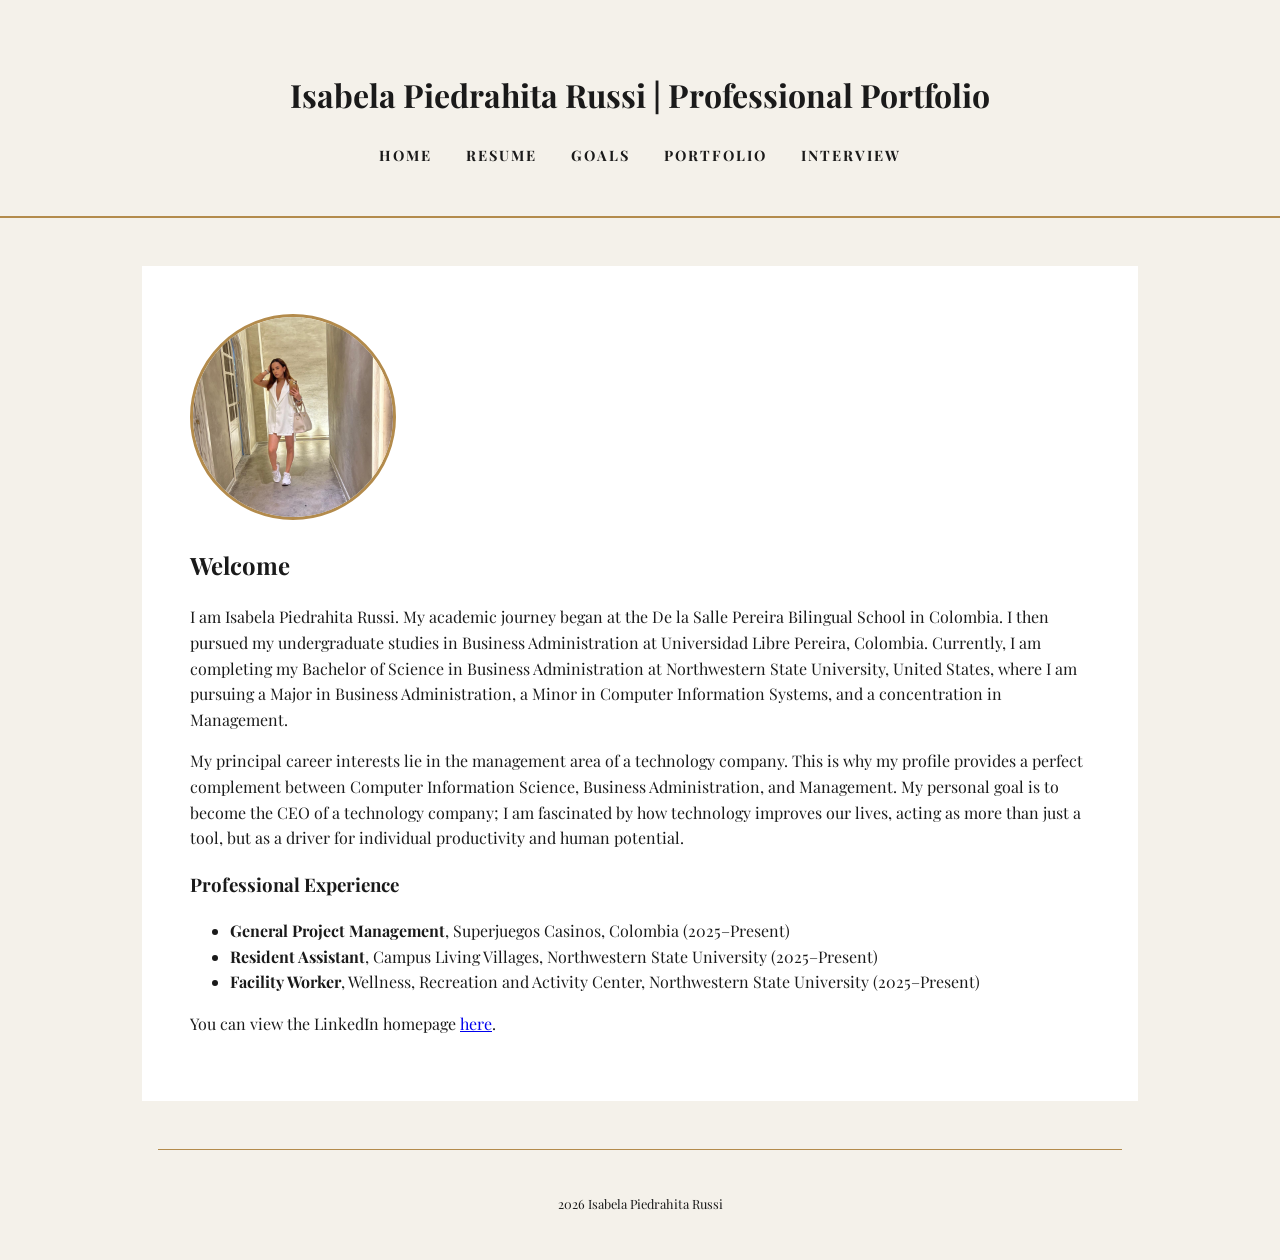
==== index.html @ 0ebeca6f "added int" ====
<!DOCTYPE html>
<html lang="en">
<head>
    <meta charset="UTF-8">
    <meta name="viewport" content="width=device-width, initial-scale=1.0">
    <link href="https://fonts.googleapis.com/css2?family=Playfair+Display:wght@400;700&display=swap" rel="stylesheet">
    <link rel="stylesheet" href="style.css">
    <title>Isabela</title>
</head>
<body>

    <header>
        <h1>Isabela Piedrahita Russi | Professional Portfolio</h1>
        <nav>
            <a href="index.html">Home</a>
            <a href="resume.html">Resume</a>
            <a href="goals.html">Goals</a>
            <a href="portfolio.html">Portfolio</a>
            <a href="interview.html">Interview</a>
        </nav>
    </header>

    <main>
        <img src="isa.jpg" alt="Isabela Piedrahita Russi" class="profile-img">
        
        <h2>Welcome</h2>
        <p>I am Isabela Piedrahita Russi. My academic journey began at the De la Salle Pereira Bilingual School in Colombia. I then pursued my undergraduate studies in Business Administration at Universidad Libre Pereira, Colombia. Currently, I am completing my Bachelor of Science in Business Administration at Northwestern State University, United States, where I am pursuing a Major in Business Administration, a Minor in Computer Information Systems, and a concentration in Management.</p>

        <p>My principal career interests lie in the management area of a technology company. This is why my profile provides a perfect complement between Computer Information Science, Business Administration, and Management. My personal goal is to become the CEO of a technology company; I am fascinated by how technology improves our lives, acting as more than just a tool, but as a driver for individual productivity and human potential.</p>

        <h3>Professional Experience</h3>
        <ul>
            <li><strong>General Project Management</strong>, Superjuegos Casinos, Colombia (2025–Present)</li>
            <li><strong>Resident Assistant</strong>, Campus Living Villages, Northwestern State University (2025–Present)</li>
            <li><strong>Facility Worker</strong>, Wellness, Recreation and Activity Center, Northwestern State University (2025–Present)</li>
        </ul>

        <p>You can view the LinkedIn homepage <a href="https://www.linkedin.com" target="_blank">here</a>.</p>
    </main>

    <footer>
        <p> 2026 Isabela Piedrahita Russi</p>
    </footer>

</body>
</html>
---- style.css ----
@import url('https://fonts.googleapis.com/css2?family=Playfair+Display:wght@400;700&display=swap');

:root {
    --bg-crema: #f4f1ea;
    --container-white: #ffffff;
    --text-dark: #1a1a1a;
    --gold-accent: #b38b4c;
}

body {
    margin: 0;
    min-height: 100vh;
    font-family: 'Playfair Display', serif;
    background-color: var(--bg-crema);
    color: var(--text-dark);
    line-height: 1.6;
}

header {
    text-align: center;
    padding: 3rem 0;
    border-bottom: 2px solid var(--gold-accent);
}

.header-name {
    font-size: 2.2rem;
    letter-spacing: 5px;
    margin-bottom: 1.5rem;
    text-transform: uppercase;
    color: var(--text-dark);
    font-weight: 700;
}

nav {
    margin-top: 1rem;
}

nav a {
    color: var(--text-dark);
    text-decoration: none;
    margin: 0 15px;
    font-size: 0.9rem;
    font-weight: bold;
    text-transform: uppercase;
    letter-spacing: 2px;
}

nav a:hover {
    color: var(--gold-accent);
}

main {
    max-width: 900px;
    margin: 3rem auto;
    padding: 3rem;
    background-color: var(--container-white);
}

.welcome-section {
    display: flex;
    align-items: center;
    gap: 30px;
}

.profile-img {
    width: 200px;
    height: 200px;
    border-radius: 50%;
    border: 3px solid var(--gold-accent);
    object-fit: cover;
}

.welcome-text h2 {
    color: var(--text-dark);
    margin-top: 0;
    border-bottom: 2px solid var(--gold-accent);
    display: inline-block;
    padding-bottom: 5px;
    margin-bottom: 1rem;
}

footer {
    text-align: center;
    padding: 2rem;
    color: var(--text-dark);
    font-size: 0.8rem;
    border-top: 1px solid var(--gold-accent);
    max-width: 900px;
    margin: 0 auto;
}
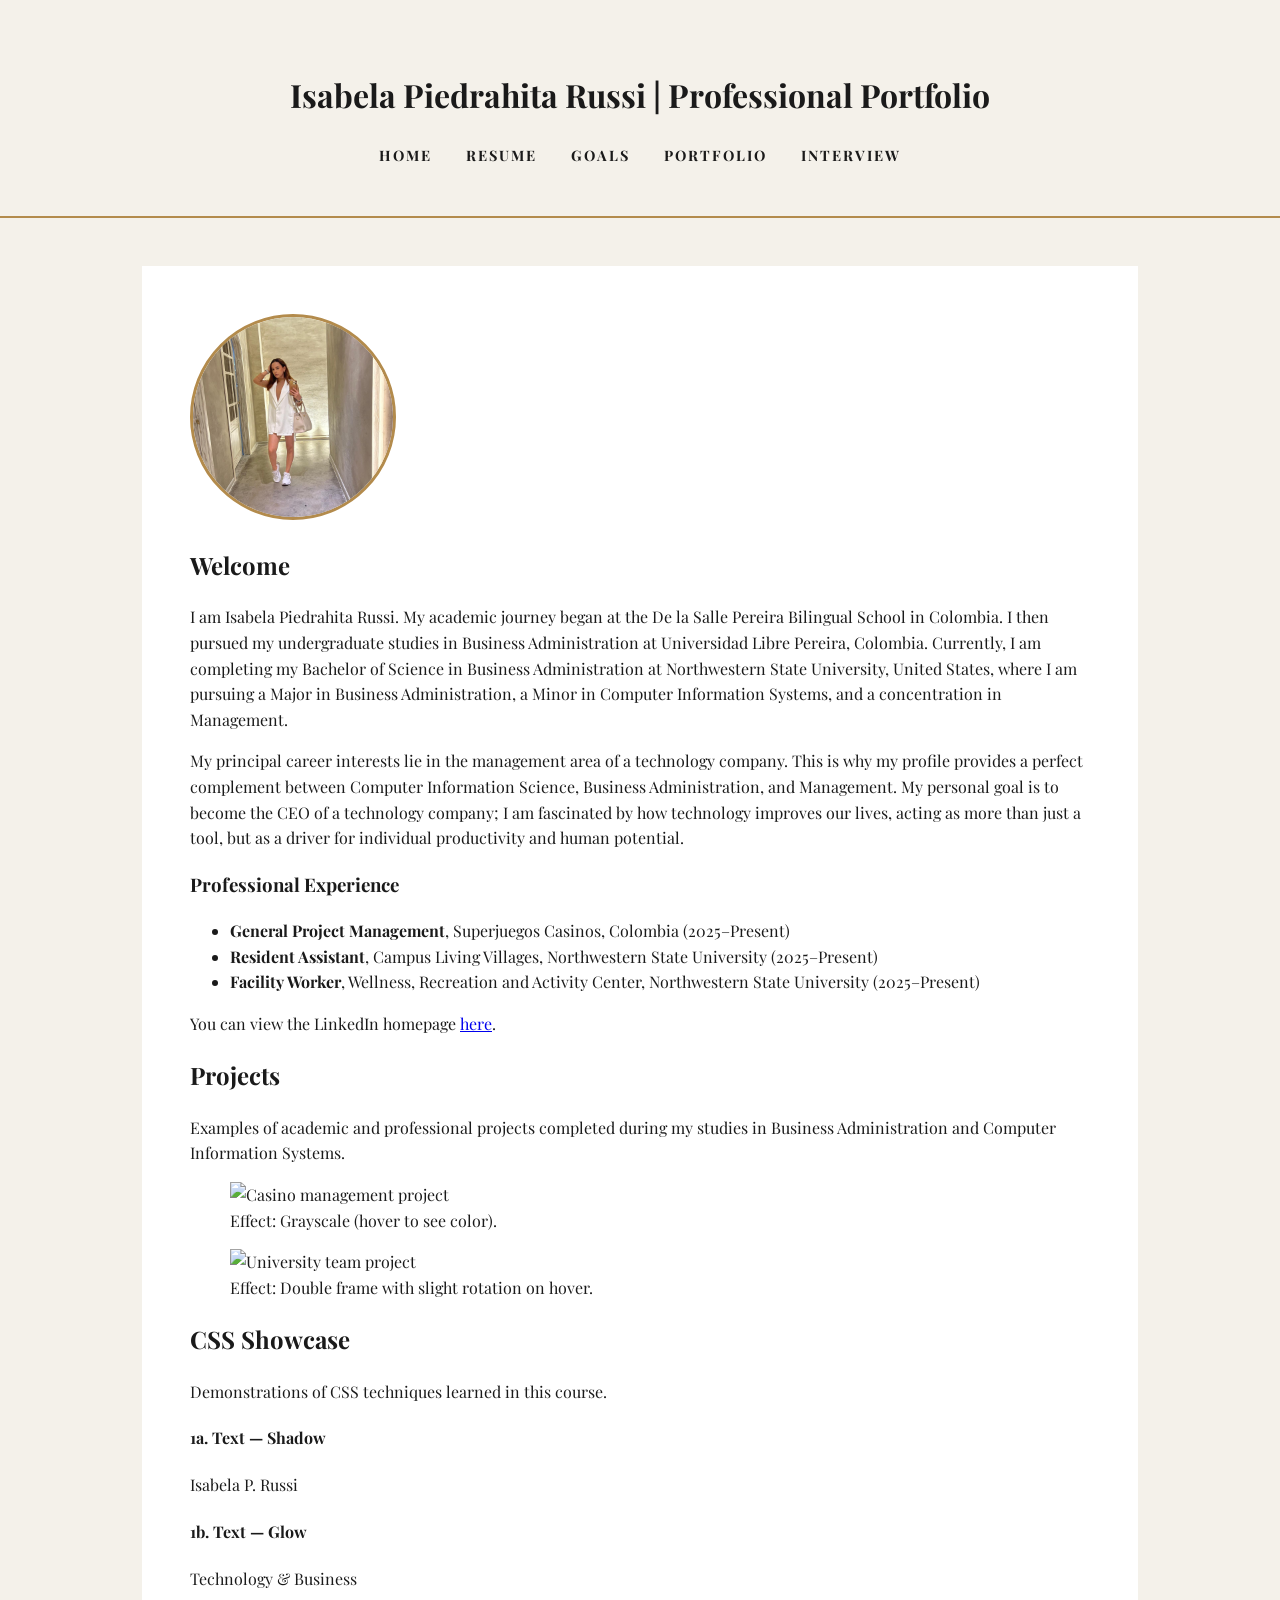
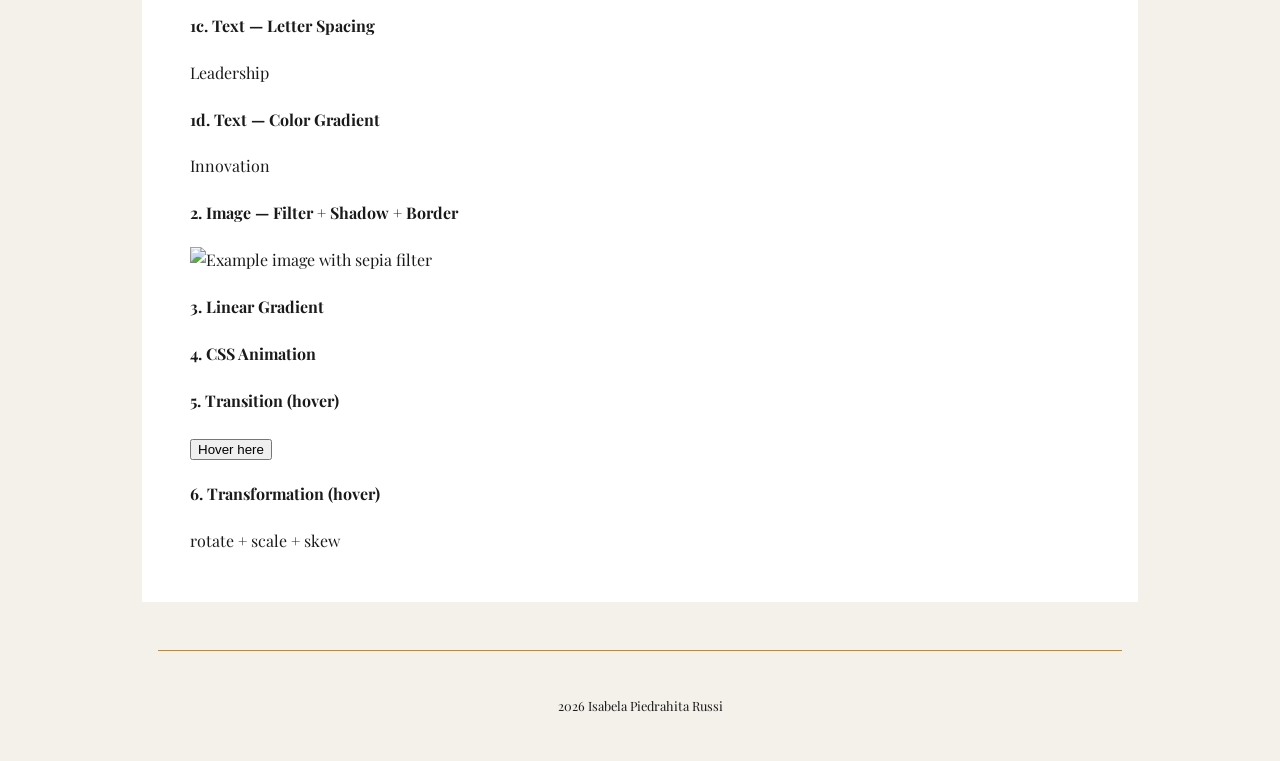
==== commit ed36a271: "Enhance index.html with new sections and title Updated the title and added project and CSS showcase " ====
--- a/index.html
+++ b/index.html
@@ -5,7 +5,7 @@
     <meta name="viewport" content="width=device-width, initial-scale=1.0">
     <link href="https://fonts.googleapis.com/css2?family=Playfair+Display:wght@400;700&display=swap" rel="stylesheet">
     <link rel="stylesheet" href="style.css">
-    <title>Isabela</title>
+    <title>Isabela Piedrahita Russi | Portfolio</title>
 </head>
 <body>
 
@@ -36,10 +36,80 @@
         </ul>
 
         <p>You can view the LinkedIn homepage <a href="https://www.linkedin.com" target="_blank">here</a>.</p>
+
+        <section>
+            <h2>Projects</h2>
+            <p>Examples of academic and professional projects completed during my studies in Business Administration and Computer Information Systems.</p>
+
+            <figure class="img-effect">
+                <img src="https://picsum.photos/seed/proyecto1/300/200" alt="Casino management project" class="img-grayscale">
+                <figcaption>Effect: Grayscale (hover to see color).</figcaption>
+            </figure>
+
+            <figure class="img-effect">
+                <img src="https://picsum.photos/seed/proyecto2/300/200" alt="University team project" class="img-frame">
+                <figcaption>Effect: Double frame with slight rotation on hover.</figcaption>
+            </figure>
+        </section>
+
+        <section>
+            <h2>CSS Showcase</h2>
+            <p>Demonstrations of CSS techniques learned in this course.</p>
+
+            <div class="showcase">
+
+                <div class="showcase-item">
+                    <h4>1a. Text — Shadow</h4>
+                    <p class="texto-sombra">Isabela P. Russi</p>
+                </div>
+
+                <div class="showcase-item">
+                    <h4>1b. Text — Glow</h4>
+                    <p class="texto-glow">Technology &amp; Business</p>
+                </div>
+
+                <div class="showcase-item">
+                    <h4>1c. Text — Letter Spacing</h4>
+                    <p class="texto-espaciado">Leadership</p>
+                </div>
+
+                <div class="showcase-item">
+                    <h4>1d. Text — Color Gradient</h4>
+                    <p class="texto-gradiente">Innovation</p>
+                </div>
+
+                <div class="showcase-item">
+                    <h4>2. Image — Filter + Shadow + Border</h4>
+                    <img src="https://picsum.photos/seed/showcase-img/220/160" alt="Example image with sepia filter" class="showcase-img">
+                </div>
+
+                <div class="showcase-item">
+                    <h4>3. Linear Gradient</h4>
+                    <div class="gradiente-box"></div>
+                </div>
+
+                <div class="showcase-item">
+                    <h4>4. CSS Animation</h4>
+                    <div class="animacion-box"></div>
+                </div>
+
+                <div class="showcase-item">
+                    <h4>5. Transition (hover)</h4>
+                    <button class="transicion-btn" type="button">Hover here</button>
+                </div>
+
+                <div class="showcase-item">
+                    <h4>6. Transformation (hover)</h4>
+                    <div class="transform-caja">rotate + scale + skew</div>
+                </div>
+
+            </div>
+        </section>
+
     </main>
 
     <footer>
-        <p> 2026 Isabela Piedrahita Russi</p>
+        <p>2026 Isabela Piedrahita Russi</p>
     </footer>
 
 </body>
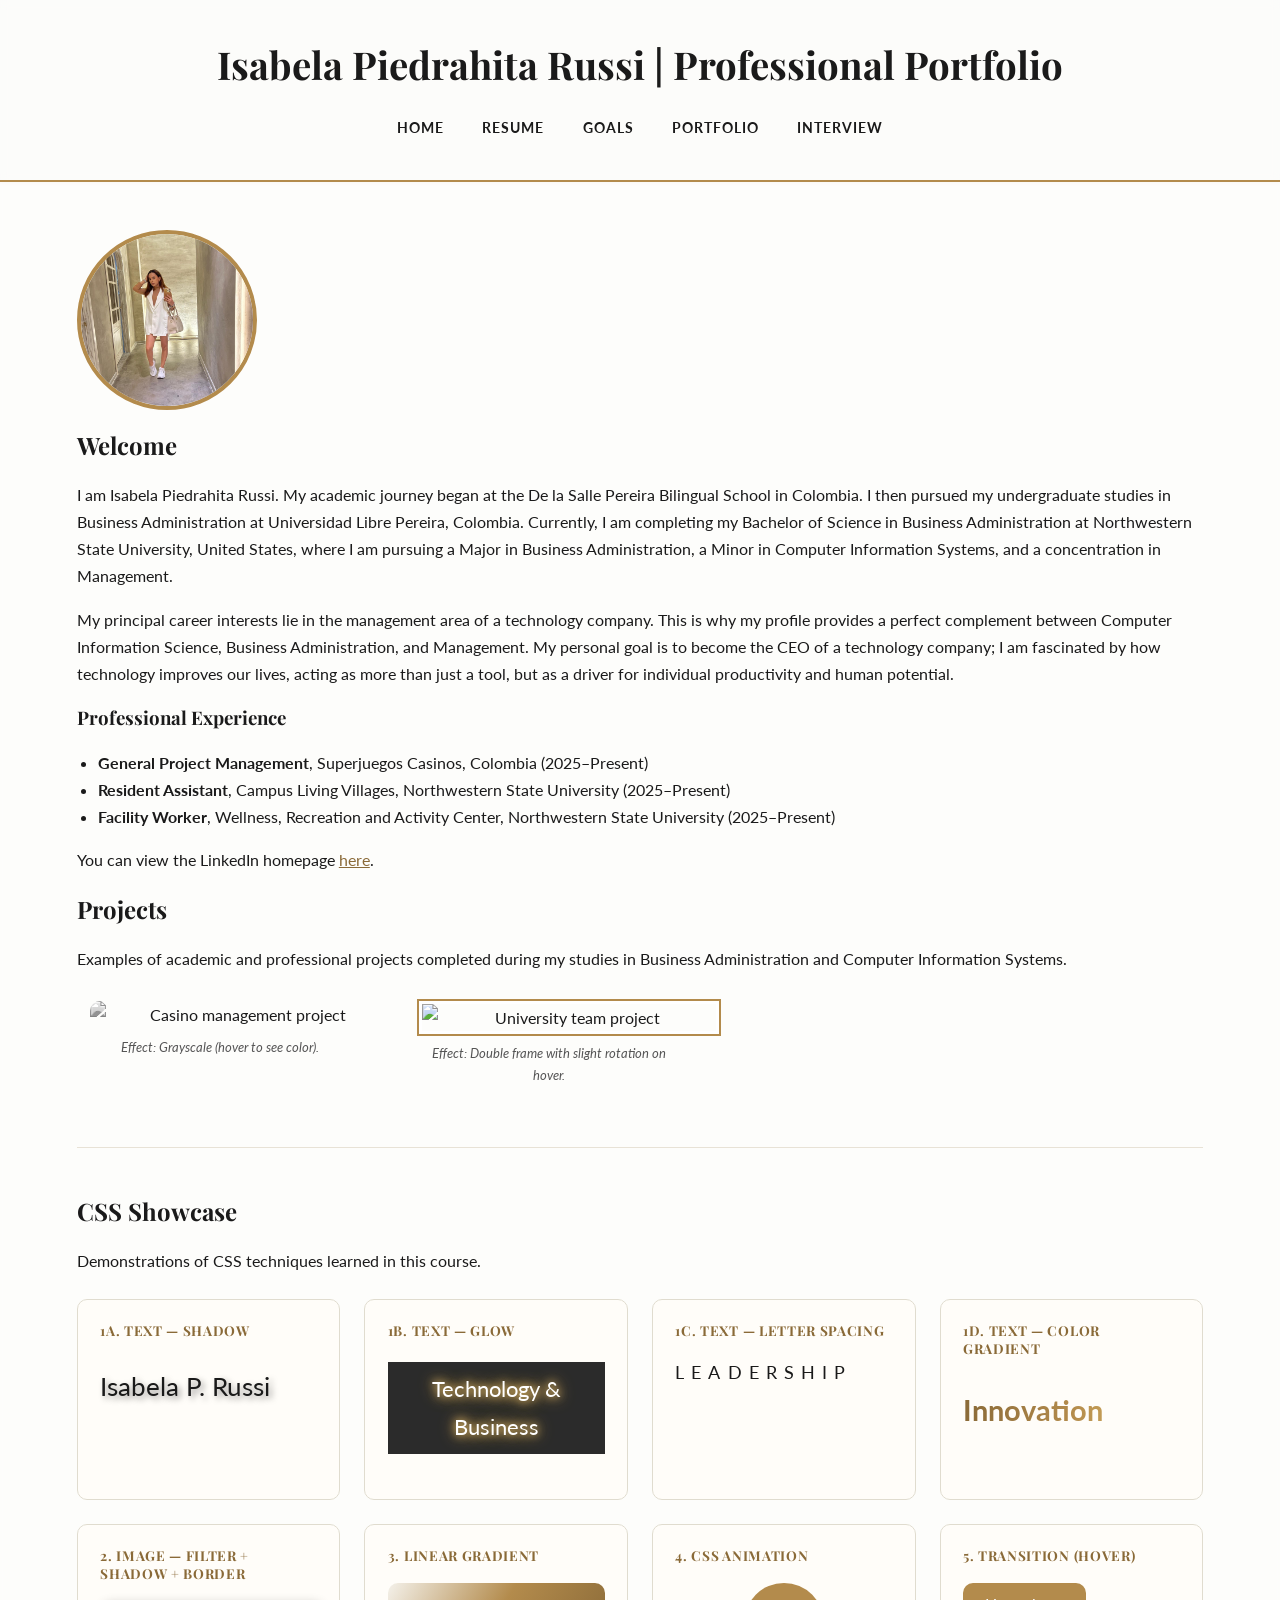
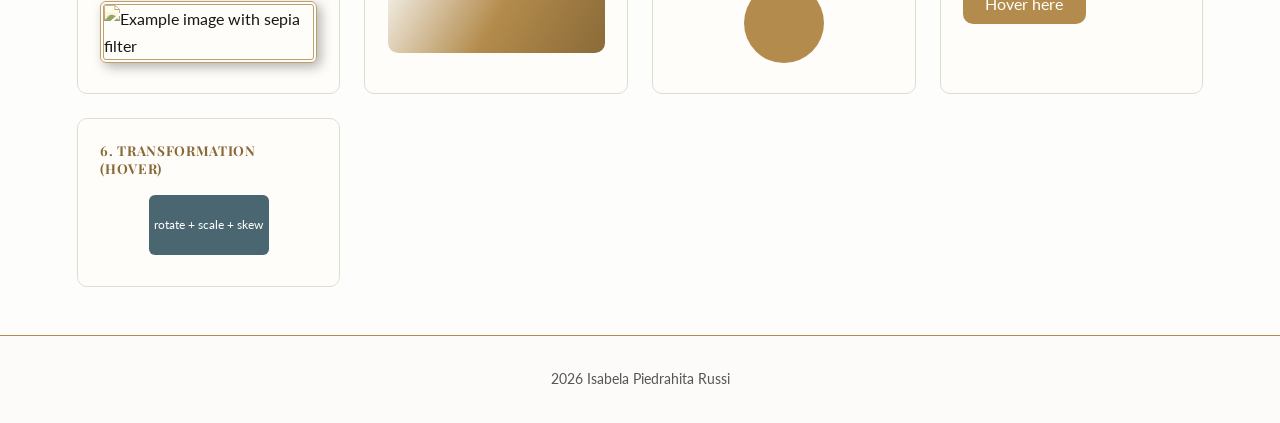
==== commit fe6dace6: "Update index.html" ====
--- a/index.html
+++ b/index.html
@@ -1,6 +1,6 @@
 <!DOCTYPE html>
 <html lang="en">
-<head>
+<head> 
     <meta charset="UTF-8">
     <meta name="viewport" content="width=device-width, initial-scale=1.0">
     <link href="https://fonts.googleapis.com/css2?family=Playfair+Display:wght@400;700&display=swap" rel="stylesheet">
--- a/style.css
+++ b/style.css
@@ -1,90 +1,486 @@
-@import url('https://fonts.googleapis.com/css2?family=Playfair+Display:wght@400;700&display=swap');
-
+/* ============================================================
+   styles.css
+   Isabela Piedrahita Russi - Portfolio Profesional
+   ============================================================ */
+
+@import url('https://fonts.googleapis.com/css2?family=Playfair+Display:wght@400;700&family=Lato:wght@400;700&display=swap');
+
+/* ---------- Variables globales ---------- */
 :root {
     --bg-crema: #f4f1ea;
     --container-white: #ffffff;
     --text-dark: #1a1a1a;
+    --text-muted: #555555;
     --gold-accent: #b38b4c;
+    --gold-dark: #8a6a38;
+    --radius: 10px;
+    --transition-fast: 0.3s ease;
+}
+
+/* ---------- Reset básico ---------- */
+* {
+    box-sizing: border-box;
+}
+
+html {
+    scroll-behavior: smooth;
 }
 
 body {
     margin: 0;
     min-height: 100vh;
+    font-family: 'Lato', Arial, sans-serif;
+    color: var(--text-dark);
+    line-height: 1.7;
+    font-size: 1rem;
+    background-image: url('bg.svg');
+    background-repeat: no-repeat;
+    background-size: cover;
+    background-attachment: fixed;
+    background-color: var(--bg-crema);
+}
+
+h1, h2, h3, h4 {
     font-family: 'Playfair Display', serif;
-    background-color: var(--bg-crema);
     color: var(--text-dark);
-    line-height: 1.6;
-}
-
+    line-height: 1.3;
+}
+
+a {
+    color: var(--gold-dark);
+}
+
+img {
+    max-width: 100%;
+    height: auto;
+    display: block;
+}
+
+/* ============================================================
+   HEADER
+   ============================================================ */
 header {
     text-align: center;
-    padding: 3rem 0;
+    padding: 2.5rem 4vw 2rem;
     border-bottom: 2px solid var(--gold-accent);
-}
-
-.header-name {
-    font-size: 2.2rem;
-    letter-spacing: 5px;
-    margin-bottom: 1.5rem;
+    background-color: rgba(255, 255, 255, 0.75);
+    backdrop-filter: blur(4px);
+}
+
+header h1 {
+    margin: 0 0 0.3rem;
+    font-size: clamp(1.5rem, 4vw, 2.4rem);
+}
+
+header p.tagline {
+    margin: 0;
+    color: var(--text-muted);
+    font-style: italic;
+}
+
+/* ============================================================
+   NAVEGACIÓN
+   ============================================================ */
+nav {
+    margin-top: 1.2rem;
+    display: flex;
+    justify-content: center;
+    flex-wrap: wrap;
+    gap: 0.4rem 2rem;
+}
+
+nav a {
+    text-decoration: none;
+    font-weight: bold;
+    font-family: 'Lato', sans-serif;
     text-transform: uppercase;
-    color: var(--text-dark);
-    font-weight: 700;
-}
-
-nav {
-    margin-top: 1rem;
-}
-
-nav a {
-    color: var(--text-dark);
-    text-decoration: none;
-    margin: 0 15px;
-    font-size: 0.9rem;
+    font-size: 0.88rem;
+    letter-spacing: 0.07em;
+    padding: 0.4rem 0.2rem;
+    border-bottom: 2px solid transparent;
+    transition: color var(--transition-fast), border-color var(--transition-fast);
+}
+
+nav a:link    { color: var(--text-dark); }
+nav a:visited { color: var(--text-muted); }
+nav a:hover   { color: var(--gold-accent); border-bottom-color: var(--gold-accent); }
+nav a:active  { color: #7a1f1f; }
+nav a.current { border-bottom-color: var(--gold-dark); color: var(--gold-dark); }
+
+/* ============================================================
+   LAYOUT PRINCIPAL — full width, sin caja central
+   ============================================================ */
+main,
+article.page-content {
+    width: 100%;
+    padding: 3rem 6vw;
+    background-color: rgba(255, 255, 255, 0.82);
+    backdrop-filter: blur(2px);
+}
+
+/* Separador entre secciones */
+section {
+    margin-bottom: 3rem;
+    padding-bottom: 3rem;
+    border-bottom: 1px solid #e8e2d6;
+}
+
+section:last-child {
+    margin-bottom: 0;
+    padding-bottom: 0;
+    border-bottom: none;
+}
+
+ul {
+    padding-left: 1.3rem;
+}
+
+/* ============================================================
+   HERO — primera sección con imagen de perfil a la izquierda
+   ============================================================ */
+.hero {
+    display: grid;
+    grid-template-columns: auto 1fr;
+    gap: 2.5rem;
+    align-items: start;
+}
+
+.hero-text h2 {
+    margin-top: 0;
+}
+
+/* ============================================================
+   FOOTER
+   ============================================================ */
+footer {
+    text-align: center;
+    padding: 1.8rem 4vw;
+    border-top: 1px solid var(--gold-accent);
+    font-size: 0.85rem;
+    color: var(--text-muted);
+    background-color: rgba(255, 255, 255, 0.75);
+}
+
+footer p {
+    margin: 0.2rem 0;
+}
+
+/* ============================================================
+   IMÁGENES CON EFECTOS
+   ============================================================ */
+figure.img-effect {
+    display: inline-block;
+    margin: 0.8rem;
+    text-align: center;
+    vertical-align: top;
+}
+
+figure.img-effect figcaption {
+    margin-top: 0.5rem;
+    font-size: 0.82rem;
+    color: var(--text-muted);
+    font-style: italic;
+    max-width: 260px;
+}
+
+.profile-img {
+    width: 180px;
+    height: 180px;
+    border-radius: 50%;
+    border: 4px solid var(--gold-accent);
+    object-fit: cover;
+}
+
+.img-shadow {
+    border-radius: var(--radius);
+    box-shadow: 6px 6px 16px rgba(0, 0, 0, 0.35);
+}
+
+.img-grayscale {
+    filter: grayscale(100%);
+    transition: filter var(--transition-fast);
+    border-radius: var(--radius);
+    width: 300px;
+    max-width: 100%;
+}
+
+.img-grayscale:hover {
+    filter: grayscale(0%);
+}
+
+.img-frame {
+    border: 3px solid var(--container-white);
+    outline: 2px solid var(--gold-accent);
+    transition: transform var(--transition-fast);
+    width: 300px;
+    max-width: 100%;
+}
+
+.img-frame:hover {
+    transform: rotate(-3deg) scale(1.03);
+}
+
+/* Grid de imágenes de proyectos */
+.projects-grid {
+    display: grid;
+    grid-template-columns: repeat(auto-fill, minmax(280px, 1fr));
+    gap: 2rem;
+    margin-top: 1.5rem;
+}
+
+.projects-grid figure {
+    margin: 0;
+    text-align: center;
+}
+
+.projects-grid figure img {
+    width: 100%;
+    height: 200px;
+    object-fit: cover;
+}
+
+.projects-grid figcaption {
+    margin-top: 0.5rem;
+    font-size: 0.82rem;
+    color: var(--text-muted);
+    font-style: italic;
+}
+
+/* ============================================================
+   CSS SHOWCASE
+   ============================================================ */
+.showcase {
+    display: grid;
+    grid-template-columns: repeat(auto-fill, minmax(240px, 1fr));
+    gap: 1.5rem;
+    margin-top: 1.5rem;
+}
+
+.showcase-item {
+    border: 1px solid #e0dccf;
+    border-radius: var(--radius);
+    padding: 1.4rem;
+    background-color: rgba(255, 253, 249, 0.95);
+}
+
+.showcase-item h4 {
+    margin-top: 0;
+    color: var(--gold-dark);
+    font-size: 0.85rem;
+    text-transform: uppercase;
+    letter-spacing: 0.05em;
+}
+
+.texto-sombra {
+    font-size: 1.6rem;
+    text-shadow: 3px 3px 6px rgba(0, 0, 0, 0.4);
+}
+
+.texto-glow {
+    font-size: 1.4rem;
+    color: #fff;
+    background: #2b2b2b;
+    padding: 0.5rem;
+    text-align: center;
+    text-shadow: 0 0 8px #ffd77a, 0 0 16px #ffb347;
+}
+
+.texto-espaciado {
+    font-size: 1.1rem;
+    letter-spacing: 0.4em;
+    text-transform: uppercase;
+}
+
+.texto-gradiente {
+    font-size: 1.8rem;
     font-weight: bold;
-    text-transform: uppercase;
-    letter-spacing: 2px;
-}
-
-nav a:hover {
-    color: var(--gold-accent);
-}
-
-main {
-    max-width: 900px;
-    margin: 3rem auto;
-    padding: 3rem;
-    background-color: var(--container-white);
-}
-
-.welcome-section {
+    background: linear-gradient(90deg, var(--gold-dark), var(--gold-accent), #e9c46a);
+    -webkit-background-clip: text;
+    background-clip: text;
+    color: transparent;
+}
+
+.showcase-img {
+    width: 100%;
+    max-width: 220px;
+    filter: sepia(60%) contrast(1.05);
+    border: 4px double var(--gold-accent);
+    box-shadow: 4px 4px 12px rgba(0, 0, 0, 0.3);
+    border-radius: 6px;
+    display: block;
+    margin: 0 auto;
+}
+
+.gradiente-box {
+    height: 70px;
+    border-radius: var(--radius);
+    background: linear-gradient(120deg, #f4f1ea 0%, var(--gold-accent) 50%, var(--gold-dark) 100%);
+}
+
+@keyframes flotar {
+    0%   { transform: translateY(0); }
+    50%  { transform: translateY(-12px); }
+    100% { transform: translateY(0); }
+}
+
+.animacion-box {
+    width: 80px;
+    height: 80px;
+    margin: 0.5rem auto;
+    background-color: var(--gold-accent);
+    border-radius: 50%;
+    animation: flotar 2.2s ease-in-out infinite;
+}
+
+.transicion-btn {
+    display: inline-block;
+    padding: 0.7rem 1.4rem;
+    background-color: var(--gold-accent);
+    color: #fff;
+    border: none;
+    border-radius: var(--radius);
+    cursor: pointer;
+    font-family: 'Lato', sans-serif;
+    font-size: 1rem;
+    transition: background-color var(--transition-fast), transform var(--transition-fast), letter-spacing var(--transition-fast);
+}
+
+.transicion-btn:hover {
+    background-color: var(--gold-dark);
+    transform: translateY(-3px);
+    letter-spacing: 0.08em;
+}
+
+.transform-caja {
+    width: 120px;
+    height: 60px;
+    margin: 0.5rem auto;
+    background-color: #4a6670;
+    color: #fff;
     display: flex;
     align-items: center;
-    gap: 30px;
-}
-
-.profile-img {
-    width: 200px;
-    height: 200px;
-    border-radius: 50%;
-    border: 3px solid var(--gold-accent);
-    object-fit: cover;
-}
-
-.welcome-text h2 {
-    color: var(--text-dark);
-    margin-top: 0;
-    border-bottom: 2px solid var(--gold-accent);
-    display: inline-block;
-    padding-bottom: 5px;
-    margin-bottom: 1rem;
-}
-
-footer {
-    text-align: center;
-    padding: 2rem;
-    color: var(--text-dark);
-    font-size: 0.8rem;
-    border-top: 1px solid var(--gold-accent);
-    max-width: 900px;
-    margin: 0 auto;
-}+    justify-content: center;
+    font-size: 0.75rem;
+    border-radius: 6px;
+    transition: transform var(--transition-fast);
+    cursor: default;
+}
+
+.transform-caja:hover {
+    transform: rotate(12deg) scale(1.15) skewX(-5deg);
+}
+
+/* ============================================================
+   FORMULARIO DE CONTACTO
+   ============================================================ */
+.contact-form {
+    display: grid;
+    grid-template-columns: 1fr 1fr;
+    gap: 1.2rem;
+    max-width: 700px;
+}
+
+.contact-form .full-width {
+    grid-column: 1 / -1;
+}
+
+.contact-form label {
+    font-weight: bold;
+    margin-bottom: 0.3rem;
+    display: block;
+    font-family: 'Lato', sans-serif;
+    font-size: 0.9rem;
+}
+
+.contact-form input[type="text"],
+.contact-form input[type="email"],
+.contact-form textarea {
+    width: 100%;
+    padding: 0.7rem;
+    border: 1px solid #ccc;
+    border-radius: 6px;
+    font-family: 'Lato', sans-serif;
+    font-size: 1rem;
+    background-color: #fdfcfa;
+}
+
+.contact-form input:focus,
+.contact-form textarea:focus {
+    outline: none;
+    border-color: var(--gold-accent);
+    box-shadow: 0 0 0 3px rgba(179, 139, 76, 0.2);
+}
+
+.contact-form textarea {
+    min-height: 130px;
+    resize: vertical;
+}
+
+.contact-form button[type="submit"] {
+    background-color: var(--gold-dark);
+    color: #fff;
+    border: none;
+    padding: 0.8rem 2rem;
+    border-radius: 6px;
+    font-size: 1rem;
+    cursor: pointer;
+    transition: background-color var(--transition-fast);
+    justify-self: start;
+}
+
+.contact-form button[type="submit"]:hover {
+    background-color: var(--gold-accent);
+}
+
+/* ============================================================
+   RESPONSIVE
+   ============================================================ */
+@media (max-width: 768px) {
+    main,
+    article.page-content {
+        padding: 2rem 5vw;
+    }
+
+    .hero {
+        grid-template-columns: 1fr;
+        text-align: center;
+    }
+
+    .profile-img {
+        margin: 0 auto;
+    }
+
+    .contact-form {
+        grid-template-columns: 1fr;
+        max-width: 100%;
+    }
+
+    .contact-form .full-width {
+        grid-column: 1;
+    }
+}
+
+@media (max-width: 480px) {
+    header h1 {
+        font-size: 1.3rem;
+    }
+
+    nav {
+        flex-direction: column;
+        align-items: center;
+        gap: 0.7rem;
+    }
+
+    main,
+    article.page-content {
+        padding: 1.5rem 4vw;
+    }
+
+    .showcase {
+        grid-template-columns: 1fr;
+    }
+
+    .projects-grid {
+        grid-template-columns: 1fr;
+    }
+}
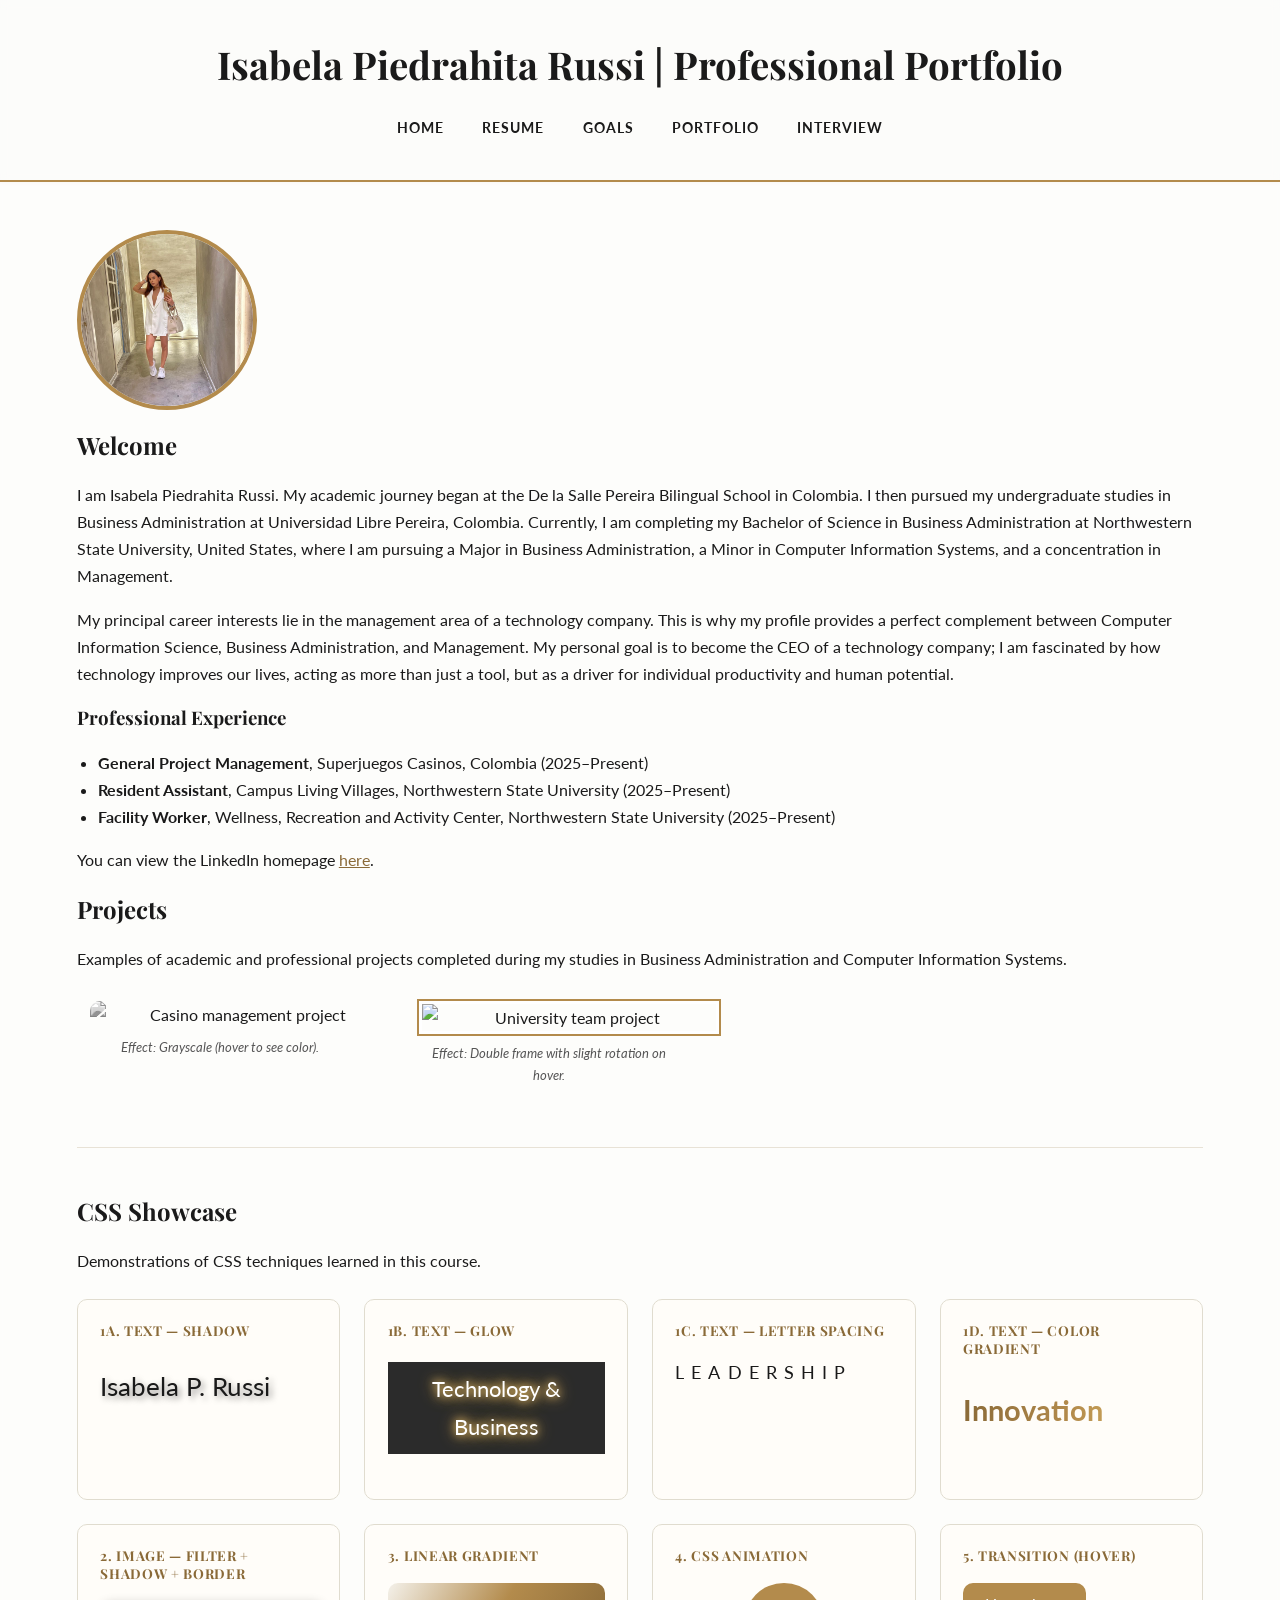
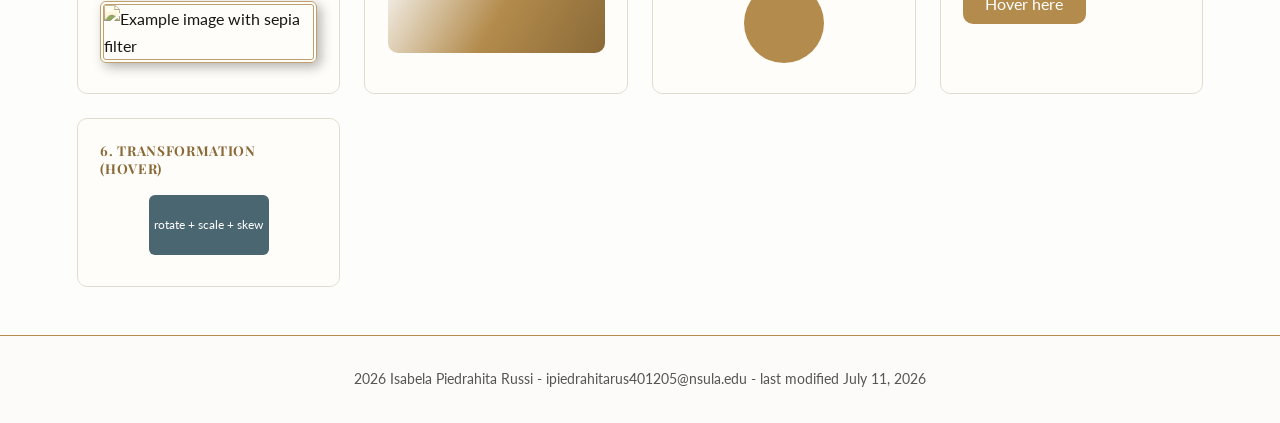
==== commit 1e36a817: "Update footer with contact info and last modified date" ====
--- a/index.html
+++ b/index.html
@@ -109,7 +109,7 @@
     </main>
 
     <footer>
-        <p>2026 Isabela Piedrahita Russi</p>
+        <p>2026 Isabela Piedrahita Russi - ipiedrahitarus401205@nsula.edu - last modified July 11, 2026</p>
     </footer>
 
 </body>
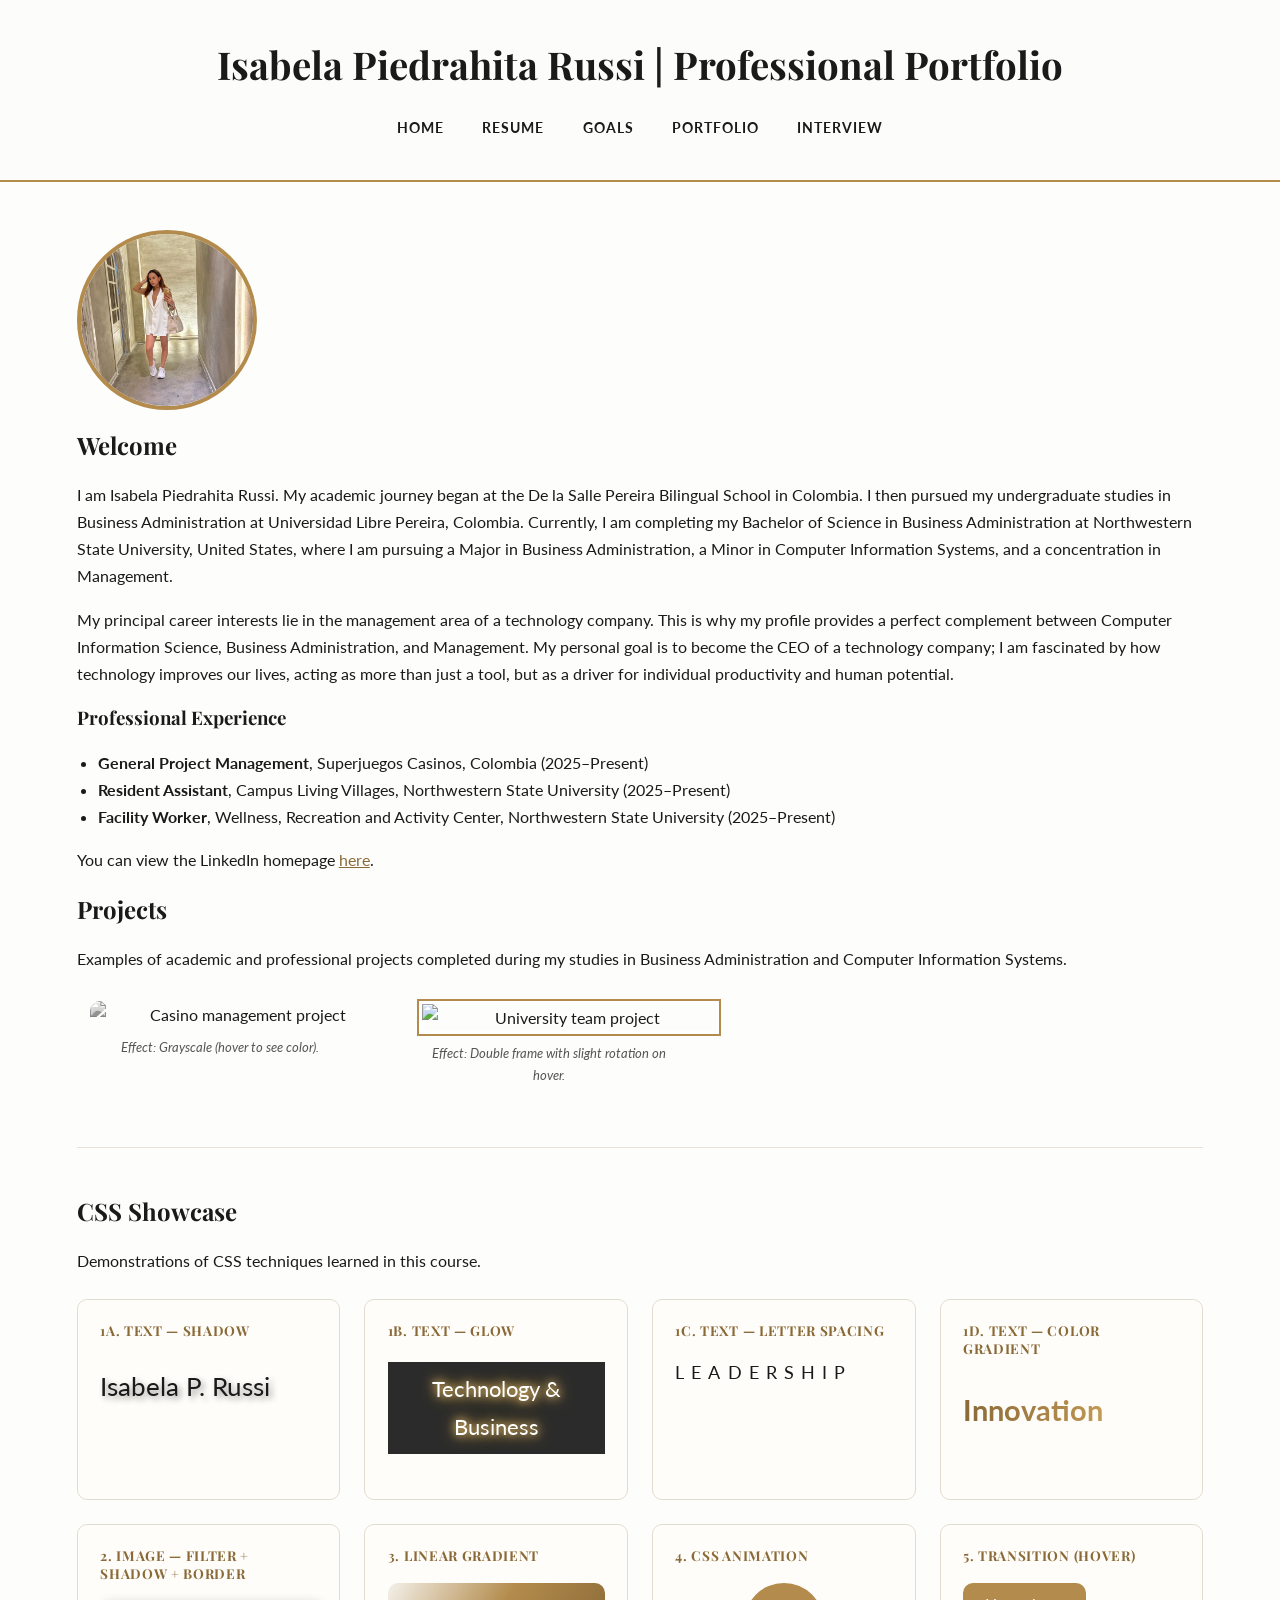
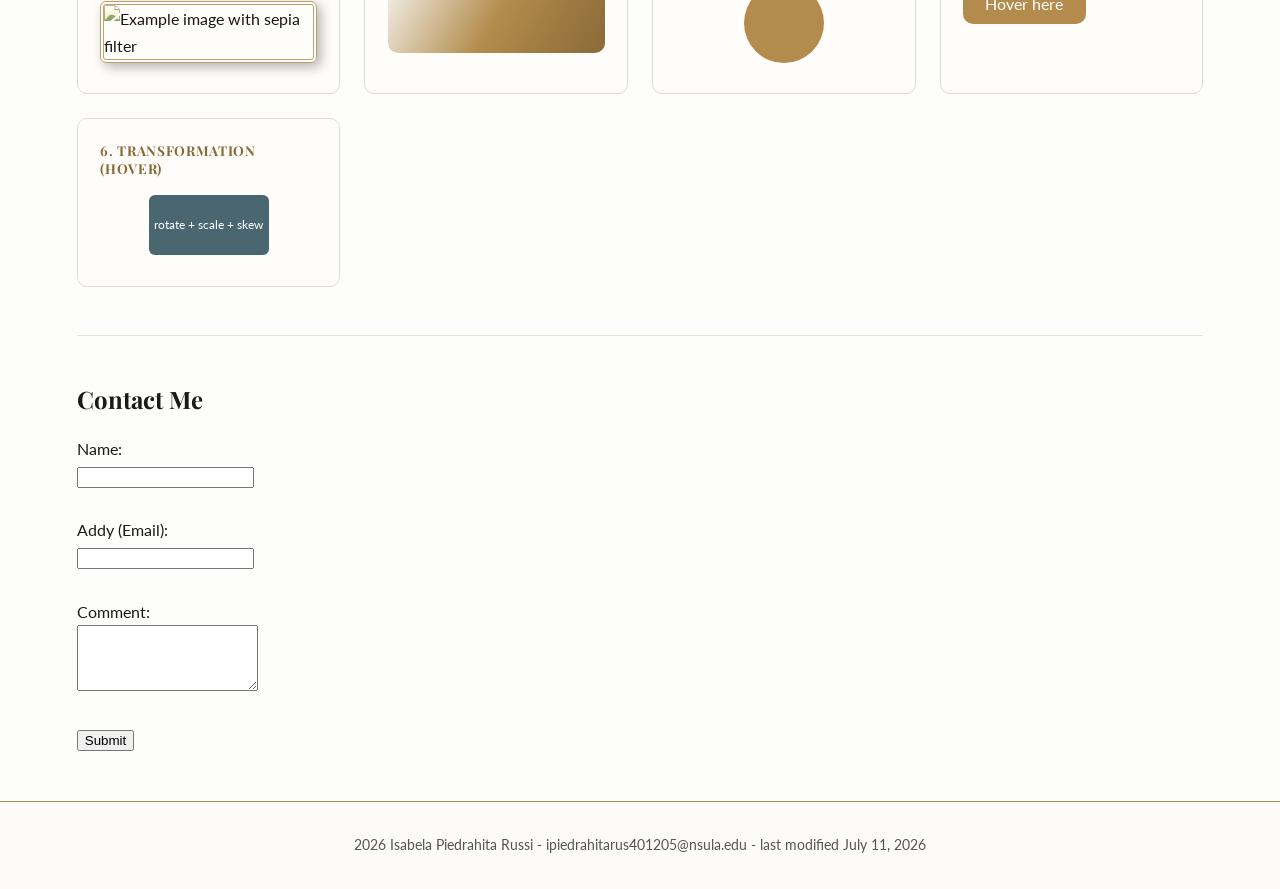
==== commit eec068b0: "Add contact section with form in index.html Added a contact section with a form for user input." ====
--- a/index.html
+++ b/index.html
@@ -1,6 +1,6 @@
 <!DOCTYPE html>
-<html lang="en">
-<head> 
+<html lang="es">
+<head>
     <meta charset="UTF-8">
     <meta name="viewport" content="width=device-width, initial-scale=1.0">
     <link href="https://fonts.googleapis.com/css2?family=Playfair+Display:wght@400;700&display=swap" rel="stylesheet">
@@ -57,53 +57,59 @@
             <p>Demonstrations of CSS techniques learned in this course.</p>
 
             <div class="showcase">
-
                 <div class="showcase-item">
                     <h4>1a. Text — Shadow</h4>
                     <p class="texto-sombra">Isabela P. Russi</p>
                 </div>
-
                 <div class="showcase-item">
                     <h4>1b. Text — Glow</h4>
                     <p class="texto-glow">Technology &amp; Business</p>
                 </div>
-
                 <div class="showcase-item">
                     <h4>1c. Text — Letter Spacing</h4>
                     <p class="texto-espaciado">Leadership</p>
                 </div>
-
                 <div class="showcase-item">
                     <h4>1d. Text — Color Gradient</h4>
                     <p class="texto-gradiente">Innovation</p>
                 </div>
-
                 <div class="showcase-item">
                     <h4>2. Image — Filter + Shadow + Border</h4>
                     <img src="https://picsum.photos/seed/showcase-img/220/160" alt="Example image with sepia filter" class="showcase-img">
                 </div>
-
                 <div class="showcase-item">
                     <h4>3. Linear Gradient</h4>
                     <div class="gradiente-box"></div>
                 </div>
-
                 <div class="showcase-item">
                     <h4>4. CSS Animation</h4>
                     <div class="animacion-box"></div>
                 </div>
-
                 <div class="showcase-item">
                     <h4>5. Transition (hover)</h4>
                     <button class="transicion-btn" type="button">Hover here</button>
                 </div>
-
                 <div class="showcase-item">
                     <h4>6. Transformation (hover)</h4>
                     <div class="transform-caja">rotate + scale + skew</div>
                 </div>
+            </div>
+        </section>
 
-            </div>
+        <section id="contact">
+            <h2>Contact Me</h2>
+            <form action="mailto:ipiedrahitarus401205@nsula.edu" method="post" enctype="text/plain">
+                <label for="name">Name:</label><br>
+                <input type="text" id="name" name="name" required><br><br>
+
+                <label for="email">Addy (Email):</label><br>
+                <input type="email" id="email" name="email" required><br><br>
+
+                <label for="comment">Comment:</label><br>
+                <textarea id="comment" name="comment" rows="4" required></textarea><br><br>
+
+                <button type="submit">Submit</button>
+            </form>
         </section>
 
     </main>
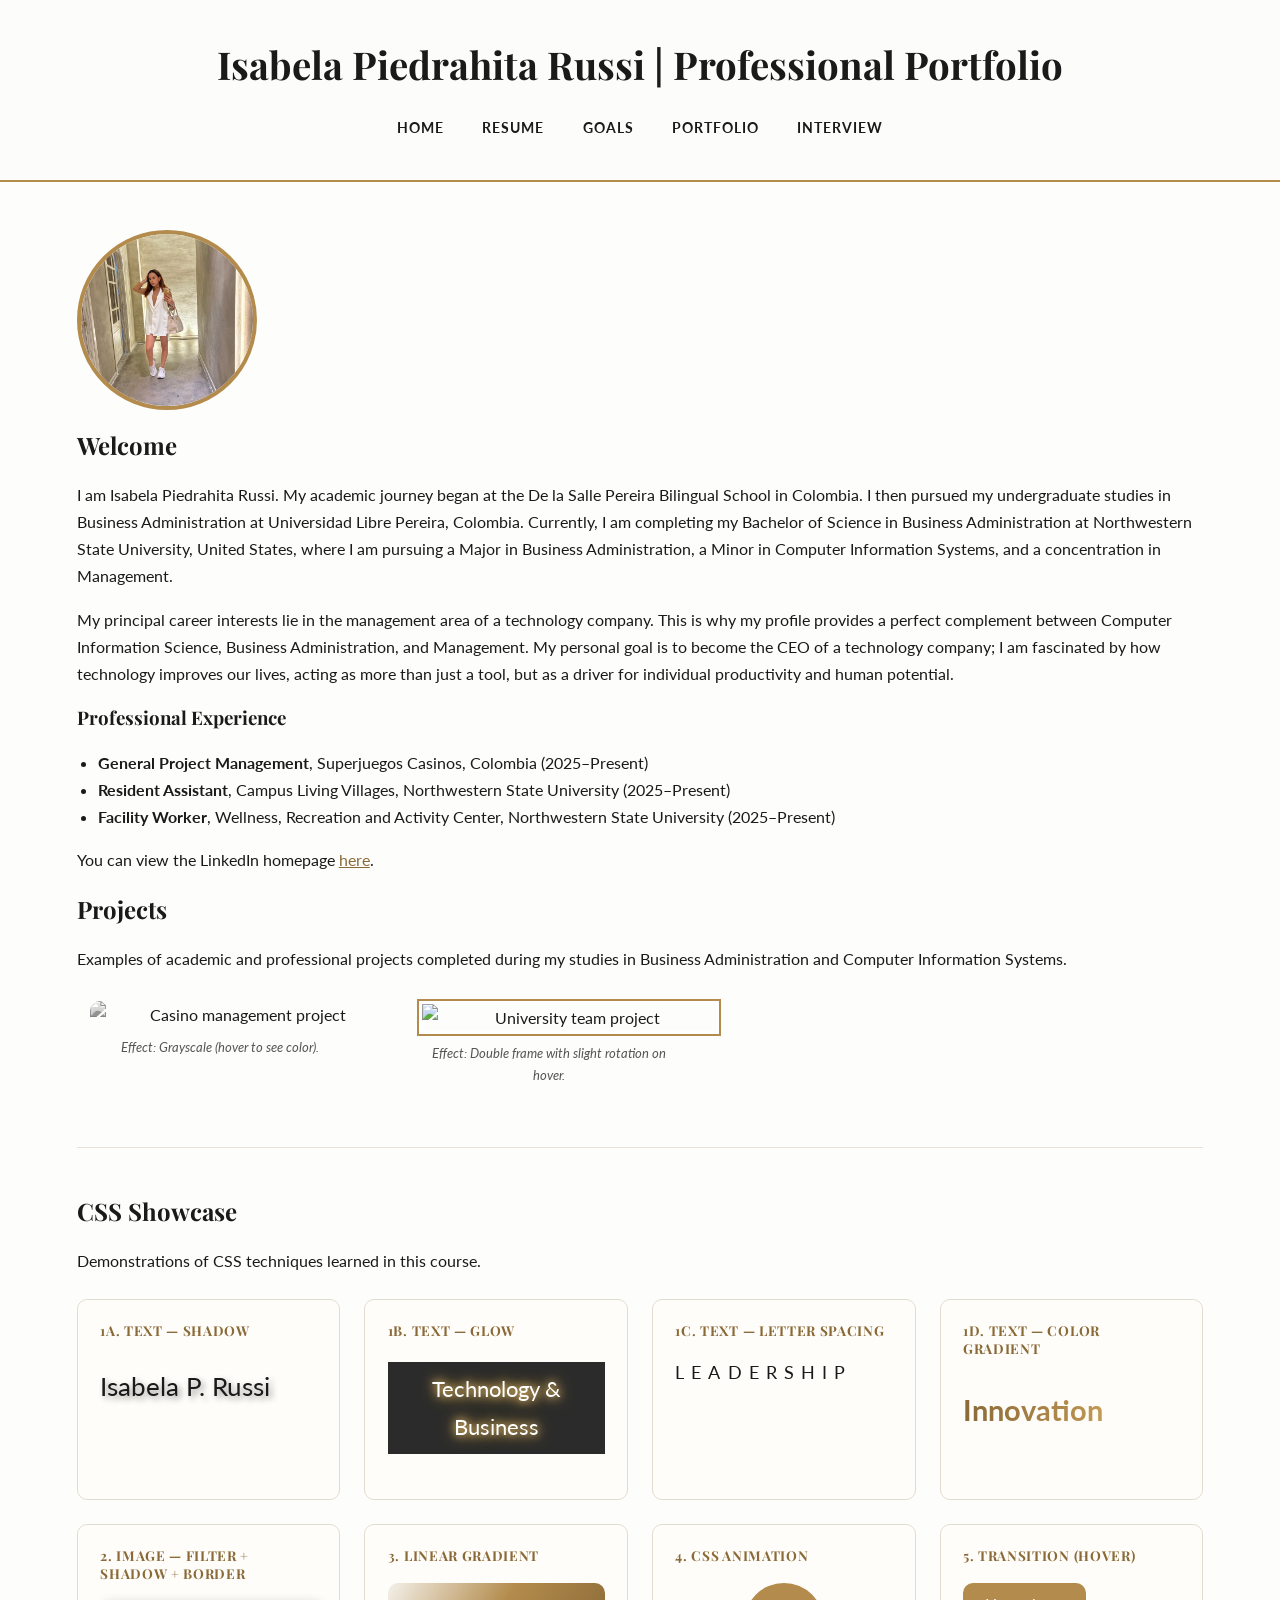
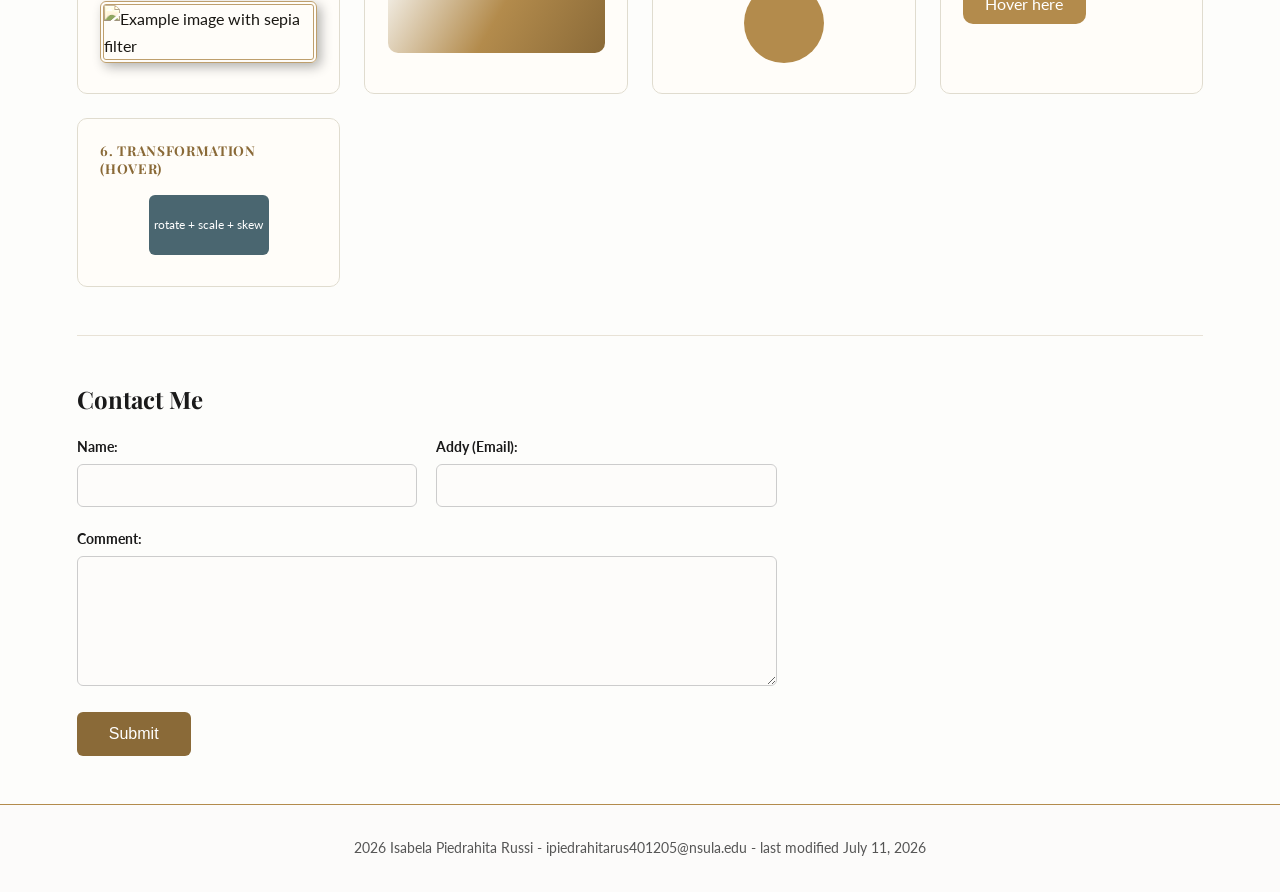
==== commit 02f1b1f6: "Refactor contact form structure in index.html" ====
--- a/index.html
+++ b/index.html
@@ -97,20 +97,30 @@
         </section>
 
         <section id="contact">
-            <h2>Contact Me</h2>
-            <form action="mailto:ipiedrahitarus401205@nsula.edu" method="post" enctype="text/plain">
-                <label for="name">Name:</label><br>
-                <input type="text" id="name" name="name" required><br><br>
+    <h2>Contact Me</h2>
+    <form action="mailto:ipiedrahitarus401205@nsula.edu" method="post" enctype="text/plain" class="contact-form">
+        
+        <div>
+            <label for="name">Name:</label>
+            <input type="text" id="name" name="name" required>
+        </div>
 
-                <label for="email">Addy (Email):</label><br>
-                <input type="email" id="email" name="email" required><br><br>
+        <div>
+            <label for="email">Addy (Email):</label>
+            <input type="email" id="email" name="email" required>
+        </div>
 
-                <label for="comment">Comment:</label><br>
-                <textarea id="comment" name="comment" rows="4" required></textarea><br><br>
+        <div class="full-width">
+            <label for="comment">Comment:</label>
+            <textarea id="comment" name="comment" required></textarea>
+        </div>
 
-                <button type="submit">Submit</button>
-            </form>
-        </section>
+        <div class="full-width">
+            <button type="submit">Submit</button>
+        </div>
+        
+    </form>
+</section>
 
     </main>
 
--- a/style.css
+++ b/style.css
@@ -1,6 +1,5 @@
 /* ============================================================
    styles.css
-   Isabela Piedrahita Russi - Portfolio Profesional
    ============================================================ */
 
 @import url('https://fonts.googleapis.com/css2?family=Playfair+Display:wght@400;700&family=Lato:wght@400;700&display=swap');
@@ -17,7 +16,7 @@
     --transition-fast: 0.3s ease;
 }
 
-/* ---------- Reset básico ---------- */
+/* ---------- Reset basico ---------- */
 * {
     box-sizing: border-box;
 }
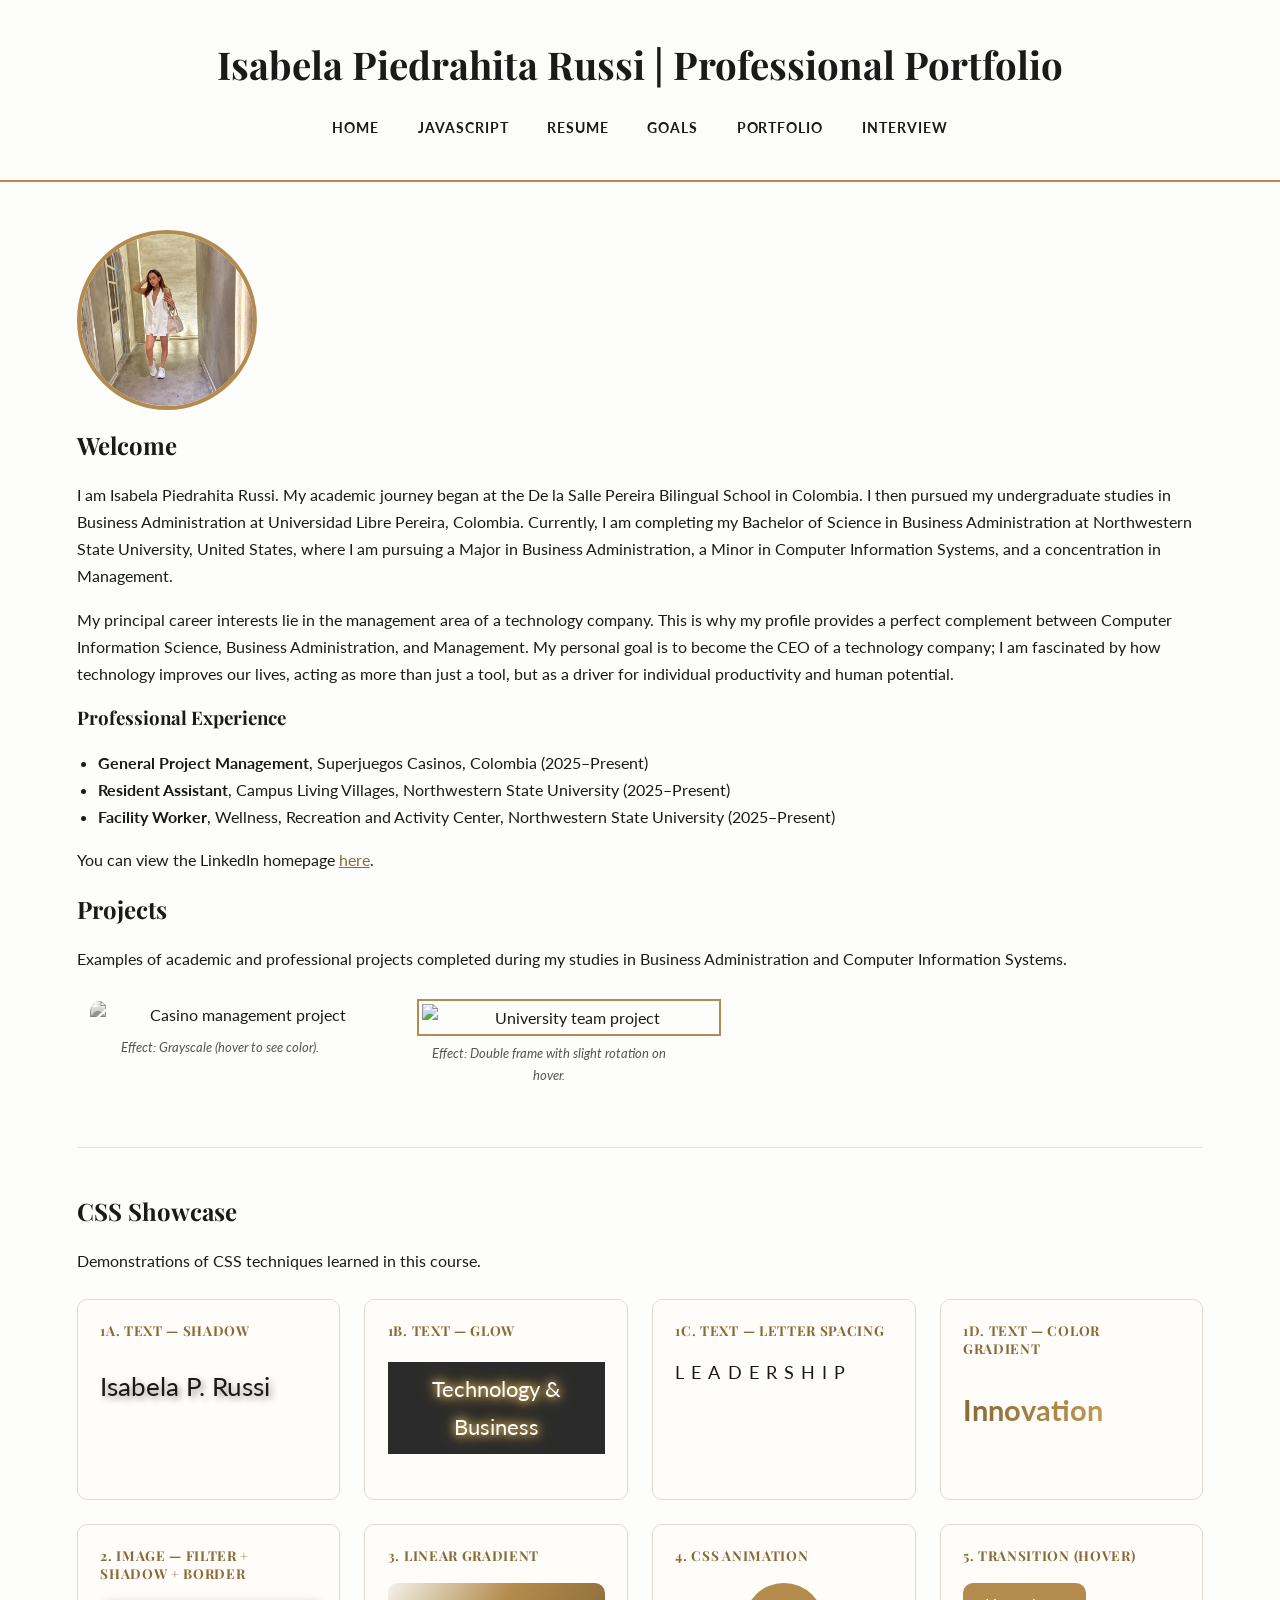
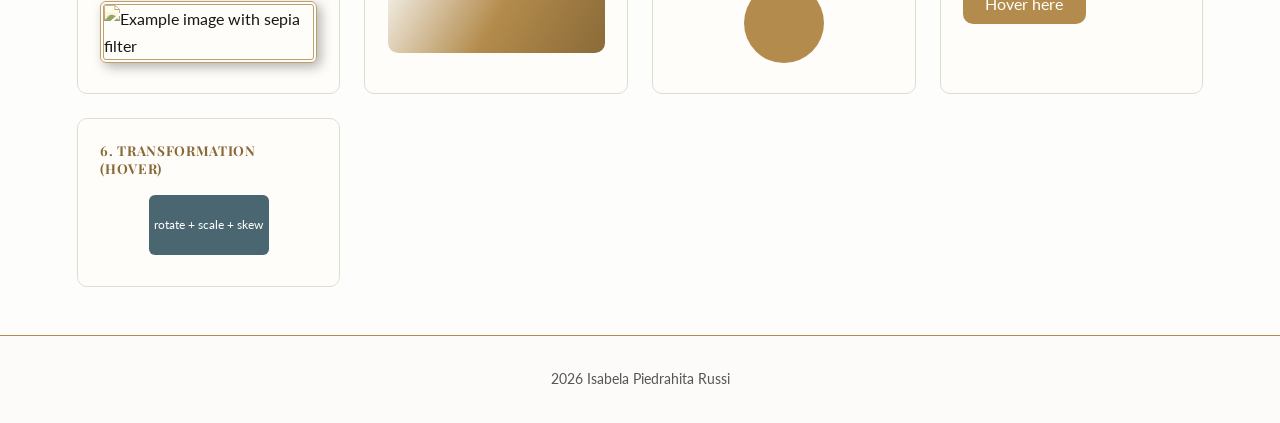
==== commit d196fac7: "Change language to English and remove contact section Updated the language attribute from 'es' to 'e" ====
--- a/index.html
+++ b/index.html
@@ -1,5 +1,5 @@
 <!DOCTYPE html>
-<html lang="es">
+<html lang="en">
 <head>
     <meta charset="UTF-8">
     <meta name="viewport" content="width=device-width, initial-scale=1.0">
@@ -13,6 +13,7 @@
         <h1>Isabela Piedrahita Russi | Professional Portfolio</h1>
         <nav>
             <a href="index.html">Home</a>
+            <a href="javascript.html">Javascript</a>
             <a href="resume.html">Resume</a>
             <a href="goals.html">Goals</a>
             <a href="portfolio.html">Portfolio</a>
@@ -57,75 +58,59 @@
             <p>Demonstrations of CSS techniques learned in this course.</p>
 
             <div class="showcase">
+
                 <div class="showcase-item">
                     <h4>1a. Text — Shadow</h4>
                     <p class="texto-sombra">Isabela P. Russi</p>
                 </div>
+
                 <div class="showcase-item">
                     <h4>1b. Text — Glow</h4>
                     <p class="texto-glow">Technology &amp; Business</p>
                 </div>
+
                 <div class="showcase-item">
                     <h4>1c. Text — Letter Spacing</h4>
                     <p class="texto-espaciado">Leadership</p>
                 </div>
+
                 <div class="showcase-item">
                     <h4>1d. Text — Color Gradient</h4>
                     <p class="texto-gradiente">Innovation</p>
                 </div>
+
                 <div class="showcase-item">
                     <h4>2. Image — Filter + Shadow + Border</h4>
                     <img src="https://picsum.photos/seed/showcase-img/220/160" alt="Example image with sepia filter" class="showcase-img">
                 </div>
+
                 <div class="showcase-item">
                     <h4>3. Linear Gradient</h4>
                     <div class="gradiente-box"></div>
                 </div>
+
                 <div class="showcase-item">
                     <h4>4. CSS Animation</h4>
                     <div class="animacion-box"></div>
                 </div>
+
                 <div class="showcase-item">
                     <h4>5. Transition (hover)</h4>
                     <button class="transicion-btn" type="button">Hover here</button>
                 </div>
+
                 <div class="showcase-item">
                     <h4>6. Transformation (hover)</h4>
                     <div class="transform-caja">rotate + scale + skew</div>
                 </div>
+
             </div>
         </section>
-
-        <section id="contact">
-    <h2>Contact Me</h2>
-    <form action="mailto:ipiedrahitarus401205@nsula.edu" method="post" enctype="text/plain" class="contact-form">
-        
-        <div>
-            <label for="name">Name:</label>
-            <input type="text" id="name" name="name" required>
-        </div>
-
-        <div>
-            <label for="email">Addy (Email):</label>
-            <input type="email" id="email" name="email" required>
-        </div>
-
-        <div class="full-width">
-            <label for="comment">Comment:</label>
-            <textarea id="comment" name="comment" required></textarea>
-        </div>
-
-        <div class="full-width">
-            <button type="submit">Submit</button>
-        </div>
-        
-    </form>
-</section>
 
     </main>
 
     <footer>
-        <p>2026 Isabela Piedrahita Russi - ipiedrahitarus401205@nsula.edu - last modified July 11, 2026</p>
+        <p>2026 Isabela Piedrahita Russi</p>
     </footer>
 
 </body>
